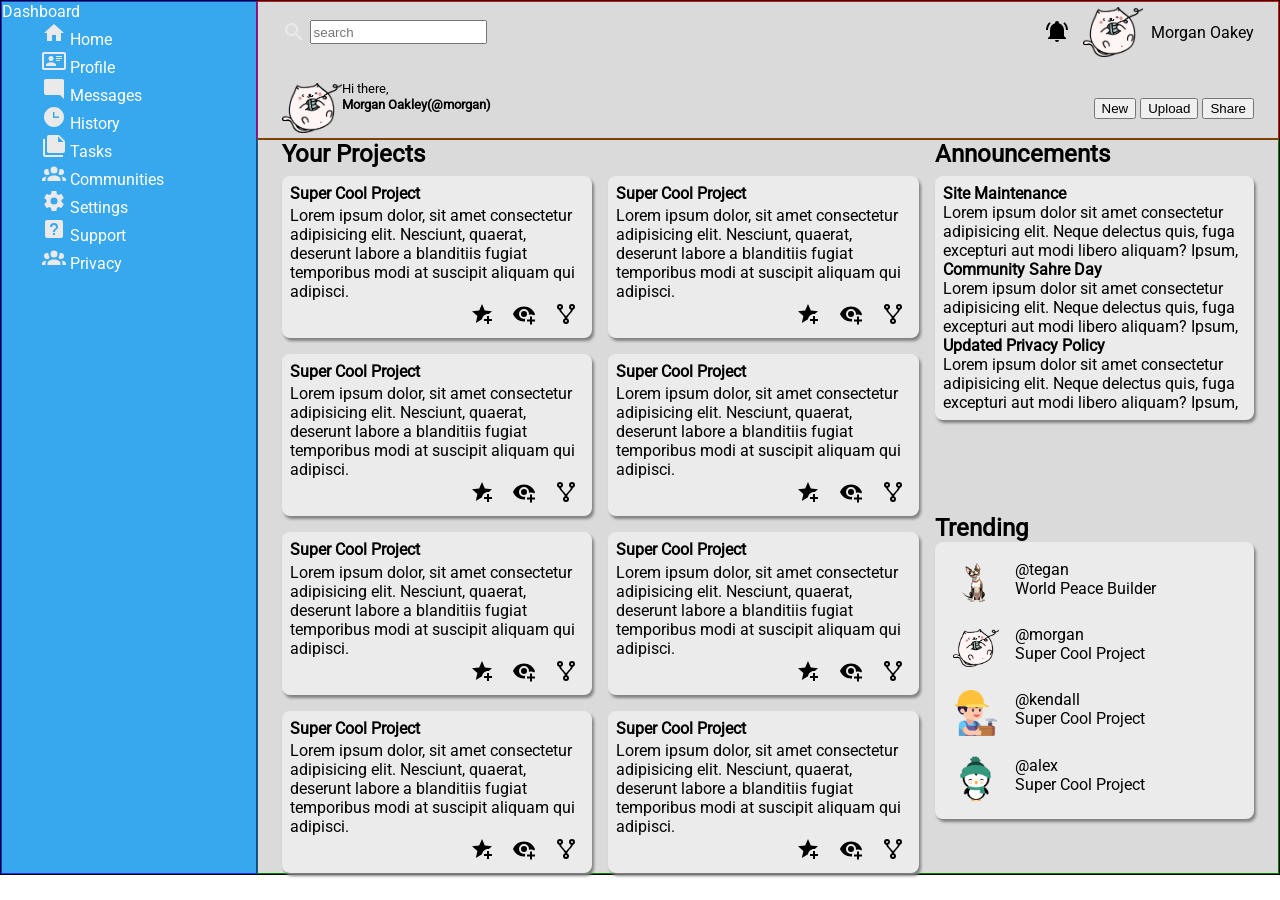
==== admin_dashboard/index.html @ f4d84dac "add basic layout" ====
<!DOCTYPE html>
<html lang="en">

<head>
    <meta charset="utf-8">
    <meta name="viewport" content="width=device-width, initial-scale=1.0">
    <title>Admin Dashboard</title>
    <link rel="stylesheet" href="style.css">
</head>

<body>
    <div class="container">
        <header class="dashboard-header">
            <!-- top utility bar -->
            <div class="header-top">
                <form class="dashboard-search" role="search">
                    <i class="icon icon-magnifyglass"></i>
                    <label for="site-search" class="visually-hidden">Search Dashboard</label>
                    <input type="search" id="site-search" name="q" placeholder="search" class="dashboard-seaerch_input">
                </form>

                <div class="bell-area">
                    <button type="button" class="icon-bell-btn"><i class="icon icon-bell"></i></button>
                    <img src="assets/img/limoncitosketching-cat-4475583.png" class="avatar-cat avatar-cat-top"
                        alt="avatar-cat-knitting">
                    <span class="bell-area-name">Morgan Oakey</span>
                </div>
            </div>

            <div class="header-bottom">
                <div class="intro-box">
                    <img src="assets/img/limoncitosketching-cat-4475583.png" class="avatar-cat avatar-cat-intro"
                        alt="avatar-cat-knitting">
                    <div class="intro-text">
                        <small>Hi there,</small>
                        <h1>Morgan Oakley(@morgan)</h1>
                    </div>
                </div>

                <div class="buttons header-action">
                    <button>New</button>
                    <button>Upload</button>
                    <button>Share</button>
                </div>
            </div>
        </header>

        <main>
            <div class="projects">
                <h2 class="section-title">Your Projects</h2>
                <div class="card-container">
                    <div class="card project-card">
                        <!-- <div class="project-card_accent-bar"></div> -->
                        <div class="project-card-text_container">
                            <h3 class="project-card-title">Super Cool Project</h3>
                            <p class="project-card-description">
                                Lorem ipsum dolor, sit amet consectetur adipisicing elit. Nesciunt, quaerat, deserunt
                                labore a blanditiis fugiat temporibus modi at suscipit aliquam qui adipisci.
                            </p>
                        </div>

                        <div class="project-card_action">
                            <button type="button"><i class="icon icon-star"></i></button>
                            <button type="button"><i class="icon icon-eye"></i></button>
                            <button type="button"><i class="icon icon-fork"></i></button>
                        </div>
                    </div>

                    <div class="card project-card">
                        <!-- <div class="project-card_accent-bar"></div> -->
                        <div class="project-card-text_container">
                            <h3 class="project-card-title">Super Cool Project</h3>
                            <p class="project-card-description">
                                Lorem ipsum dolor, sit amet consectetur adipisicing elit. Nesciunt, quaerat, deserunt
                                labore a blanditiis fugiat temporibus modi at suscipit aliquam qui adipisci.
                            </p>
                        </div>

                        <div class="project-card_action">
                            <button type="button"><i class="icon icon-star"></i></button>
                            <button type="button"><i class="icon icon-eye"></i></button>
                            <button type="button"><i class="icon icon-fork"></i></button>
                        </div>
                    </div>

                    <div class="card project-card">
                        <!-- <div class="project-card_accent-bar"></div> -->
                        <div class="project-card-text_container">
                            <h3 class="project-card-title">Super Cool Project</h3>
                            <p class="project-card-description">
                                Lorem ipsum dolor, sit amet consectetur adipisicing elit. Nesciunt, quaerat, deserunt
                                labore a blanditiis fugiat temporibus modi at suscipit aliquam qui adipisci.
                            </p>
                        </div>

                        <div class="project-card_action">
                            <button type="button"><i class="icon icon-star"></i></button>
                            <button type="button"><i class="icon icon-eye"></i></button>
                            <button type="button"><i class="icon icon-fork"></i></button>
                        </div>
                    </div>

                    <div class="card project-card">
                        <!-- <div class="project-card_accent-bar"></div> -->
                        <div class="project-card-text_container">
                            <h3 class="project-card-title">Super Cool Project</h3>
                            <p class="project-card-description">
                                Lorem ipsum dolor, sit amet consectetur adipisicing elit. Nesciunt, quaerat, deserunt
                                labore a blanditiis fugiat temporibus modi at suscipit aliquam qui adipisci.
                            </p>
                        </div>

                        <div class="project-card_action">
                            <button type="button"><i class="icon icon-star"></i></button>
                            <button type="button"><i class="icon icon-eye"></i></button>
                            <button type="button"><i class="icon icon-fork"></i></button>
                        </div>
                    </div>

                    <div class="card project-card">
                        <!-- <div class="project-card_accent-bar"></div> -->
                        <div class="project-card-text_container">
                            <h3 class="project-card-title">Super Cool Project</h3>
                            <p class="project-card-description">
                                Lorem ipsum dolor, sit amet consectetur adipisicing elit. Nesciunt, quaerat, deserunt
                                labore a blanditiis fugiat temporibus modi at suscipit aliquam qui adipisci.
                            </p>
                        </div>

                        <div class="project-card_action">
                            <button type="button"><i class="icon icon-star"></i></button>
                            <button type="button"><i class="icon icon-eye"></i></button>
                            <button type="button"><i class="icon icon-fork"></i></button>
                        </div>
                    </div>

                    <div class="card project-card">
                        <!-- <div class="project-card_accent-bar"></div> -->
                        <div class="project-card-text_container">
                            <h3 class="project-card-title">Super Cool Project</h3>
                            <p class="project-card-description">
                                Lorem ipsum dolor, sit amet consectetur adipisicing elit. Nesciunt, quaerat, deserunt
                                labore a blanditiis fugiat temporibus modi at suscipit aliquam qui adipisci.
                            </p>
                        </div>

                        <div class="project-card_action">
                            <button type="button"><i class="icon icon-star"></i></button>
                            <button type="button"><i class="icon icon-eye"></i></button>
                            <button type="button"><i class="icon icon-fork"></i></button>
                        </div>
                    </div>

                    <div class="card project-card">
                        <!-- <div class="project-card_accent-bar"></div> -->
                        <div class="project-card-text_container">
                            <h3 class="project-card-title">Super Cool Project</h3>
                            <p class="project-card-description">
                                Lorem ipsum dolor, sit amet consectetur adipisicing elit. Nesciunt, quaerat, deserunt
                                labore a blanditiis fugiat temporibus modi at suscipit aliquam qui adipisci.
                            </p>
                        </div>

                        <div class="project-card_action">
                            <button type="button"><i class="icon icon-star"></i></button>
                            <button type="button"><i class="icon icon-eye"></i></button>
                            <button type="button"><i class="icon icon-fork"></i></button>
                        </div>
                    </div>

                    <div class="card project-card">
                        <!-- <div class="project-card_accent-bar"></div> -->
                        <div class="project-card-text_container">
                            <h3 class="project-card-title">Super Cool Project</h3>
                            <p class="project-card-description">
                                Lorem ipsum dolor, sit amet consectetur adipisicing elit. Nesciunt, quaerat, deserunt
                                labore a blanditiis fugiat temporibus modi at suscipit aliquam qui adipisci.
                            </p>
                        </div>

                        <div class="project-card_action">
                            <button type="button"><i class="icon icon-star"></i></button>
                            <button type="button"><i class="icon icon-eye"></i></button>
                            <button type="button"><i class="icon icon-fork"></i></button>
                        </div>
                    </div>

                </div>
            </div>

            <div class="announcements">
                <h2>Announcements</h2>
                <div class="announcements-card">
                    <div class="card-title">
                        <h4 class="announcements-title">Site Maintenance</h4>
                        <p class="description">Lorem ipsum dolor sit amet consectetur adipisicing elit. Neque delectus
                            quis, fuga excepturi aut modi libero aliquam? Ipsum,</p>
                    </div>
                    <div class="card-title">
                        <h4 class="announcements-title">Community Sahre Day</h4>
                        <p class="description">Lorem ipsum dolor sit amet consectetur adipisicing elit. Neque delectus
                            quis, fuga excepturi aut modi libero aliquam? Ipsum,</p>
                    </div>
                    <div class="card-title">
                        <h4 class="announcements-title">Updated Privacy Policy</h4>
                        <p class="description">Lorem ipsum dolor sit amet consectetur adipisicing elit. Neque delectus
                            quis, fuga excepturi aut modi libero aliquam? Ipsum,</p>
                    </div>
                </div>

            </div>
            <div class="trending">
                <h2>Trending</h2>
                <div class="trending-container">
                    <div class="trending-name-container">
                        <img class="avatar avatar-dog" src="assets/img/chetouui-dog-8602163_640.png">
                        <div class="inner-name">
                            <p class="name">@tegan</p>
                            <p class="name-description">World Peace Builder</p>
                        </div>
                    </div>
                    <div class="trending-name-container">
                        <img class="avatar avatar-cat" src="assets/img/limoncitosketching-cat-4475583.png">
                        <div class="inner-name">
                            <p class="name">@morgan</p>
                            <p class="name-description">Super Cool Project</p>
                        </div>
                    </div>
                    <div class="trending-name-container">
                        <img class="avatar avatar-man" src="assets/img/franz26-handyman-9294506_1920.png">
                        <div class="inner-name">
                            <p class="name">@kendall</p>
                            <p class="name-description">Super Cool Project</p>
                        </div>
                    </div>
                    <div class="trending-name-container">
                        <img class="avatar avatar-penguin" src="assets/img/neas_artwork-penguin-5487301_1920.png">
                        <div class="inner-name">
                            <p class="name">@alex</p>
                            <p class="name-description">Super Cool Project</p>
                        </div>
                    </div>
                </div>
            </div>
        </main>

        <aside>
            <div class="dashboard"><span class="logo"></span>Dashboard</div>
            <div>
                <ul class="nav-list">
                    <li>
                        <i class="icon icon-home"></i>
                        <span class="label">Home</span>
                    </li>
                    <li>
                        <i class="icon icon-profile"></i>
                        <span class="label">Profile</span>
                    </li>
                    <li>
                        <i class="icon icon-messages"></i>
                        <span class="label">Messages</span>
                    </li>
                    <li>
                        <i class="icon icon-history"></i>
                        <span class="label">History</span>
                    </li>
                    <li>
                        <i class="icon icon-tasks"></i>
                        <span class="label">Tasks</span>
                    </li>
                    <li>
                        <i class="icon icon-communities"></i>
                        <span class="label">Communities</span>
                    </li>

                </ul>
            </div>
            <div>
                <ul class="nav-list-2">
                    <li>
                        <i class="icon icon-settings"></i>
                        <span class="label">Settings</span>
                    </li>
                    <li>
                        <i class="icon icon-support"></i>
                        <span class="label">Support</span>
                    </li>
                    <li>
                        <i class="icon icon-privacy"></i>
                        <span class="label">Privacy</span>
                    </li>
                </ul>
            </div>
        </aside>
    </div>
    <div class="nav">
        <div class="navbar1"></div>
        <div class="navbar2"></div>
        <div class="navbar3"></div>
        <div class="navbar4"></div>
    </div>

    <script src="app.js"></script>
</body>

</html>
---- admin_dashboard/style.css ----
*{
    margin: 0;
    box-sizing: border-box;
}

:root {
    --container-padding: 1.5rem;
}

@font-face {
    font-family: 'my-font';
    src: url('assets/fonts/roboto-v51-latin-regular.woff2');
    font-weight: 400;
    font-style: normal;
    font-display: swap;
}
.container {
    display: grid;
    grid-template-columns: 1fr 4fr;
    grid-template-columns: 1fr 4fr;
    border: 1px solid black;
    font-family: 'my-font';
    background-color: rgb(218, 218, 218);
}


aside {
    grid-column: 1 / 2;
    grid-row: 1 / 3;
    border: 1px solid rgb(31, 42, 248);
    background-color: rgb(56, 168, 238);
    color: white;
}

header {
    grid-column: 2 / 3;
    border:  1px solid red;
    padding-right: var(--container-padding);
    padding-left: var(--container-padding);
}

main {
    grid-column: 2 / 3;
    grid-row: 2 / 3;
    border: 1px solid green;
    padding-left: var(--container-padding);
    padding-right: var(--container-padding);
}

.nav-list, .nav-list-2 {
    list-style: none;
}


/* ------- icons ------------ */
.icon{
    display: inline-block;
    width: 24px;
    height: 24px;
    background-color: rgb(234, 234, 234);
}

.icon-home{
    mask: url(assets/icons/home.svg);
}
.icon-profile {
    mask: url(assets/icons/card-account-details-outline.svg);
}

.icon-messages {
    mask: url(assets/icons/message-reply.svg);
}

.icon-history {
    mask: url(assets/icons/clock-time-three.svg);
}


.icon-tasks {
    mask: url(assets/icons/note-multiple.svg);
}

.icon-communities {
    mask: url(assets/icons/account-group.svg);
}

.icon-settings {
    mask: url(assets/icons/cog.svg);
}

.icon-support {
    mask: url(assets/icons/help-box.svg)
}

.icon-privacy {
    mask: url(assets/icons/account-group.svg);
}

.icon-magnifyglass {
    mask: url(assets/icons/magnify.svg)
}

.icon-bell {
    mask: url(assets/icons/bell-ring.svg);
    background-color: black;
}

.project-card_action button{
    background: none;
    border: none;
    cursor: pointer;
}
.icon-star {
    mask: url(assets/icons/star-plus.svg);
    background-color: black;
}

.icon-eye {
    mask: url(assets/icons/eye-plus.svg);
    background-color: black;
}

.icon-fork {
    mask: url(assets/icons/source-fork.svg);
    background-color: black;
}


/* ------- icons over ------------ */


/* ------- stickers / avatar------------ */

.avatar-cat-top {
    display: inline-block;
    height: 60px;
    width: 60px;
    object-fit: contain;
}

.trending-name-container img{
    width: 46px;
    height: 46px;
    object-fit: contain;   
}

.avatar-cat-intro {
    height: 60px;
    width: 60px;
    object-fit: contain;
}

/* -------------- stickers over --------------- */


/* ---------- Header -------------- */

.dashboard-header {
    display: grid;
    grid-template-rows: repeat(auto,1fr);
    gap: 1rem;
}

.header-top {
    display: flex;
    align-items: center;
}

.dashboard-search {
    display: flex;
    gap: 4px;
}

.visually-hidden {
    display: none;
}

.bell-area {
    display: flex;
    margin-left: auto;
    align-items: center;
    gap: 8px;
}

.icon-bell-btn {
    background: none;
    border: none;
    cursor: pointer;
}

.header-bottom {
    align-items: center;
}

/* ---------- header bottom --------- */

.header-bottom {
    display: flex;
    justify-content: space-between;
}

.intro-box {
    display: flex;
}

.intro-text h1{
    font-size: small;
}

/* ------ Your porjects section -------- */

main {
    display: grid;
    grid-template-columns: 2fr 1fr;
    grid-template-rows: 1fr 1fr;
    gap: 1rem;
}

.projects {
    grid-column: 1 / 2;
    grid-row: span 2;
    display: flex;
    flex-direction: column;
    gap: 0.5rem;

}

.anouncements {
    grid-column: 2/3;

}

.trending {
    grid-column: 2/3;
}

.card-container {
    display: grid;
    grid-template-columns: 1fr 1fr;
    gap: 1rem
}

.project-card {
    display: flex;
    /* border: 1px solid salmon; */
    flex-direction: column;
        .project-card-text_container{
            display: flex;
            flex-direction: column;
            gap:0.2rem
        }
        h3{
            font-size: 1rem;
        }
}

.project-card_action {
    display: flex;
    justify-content: flex-end;
    gap: 0.4rem
}

/* -------- Announcements ----------- */

.announcements {
    display: flex;
    flex-direction: column;
    gap: 0.5rem;
}



/* ----- trending -------- */

.trending-name-container {
    display: flex;
    gap: 1rem;
    padding: 0.6rem;
}
.inner-name{
    display: flex;
    flex-direction: column;
}


.trending-container, .announcements-card, .project-card {
    /* border: 1px solid grey; */
    background-color: rgb(235, 235, 235);
    border-radius: 0.5rem;
    box-shadow: 2px 3px 3px grey;
    padding: 0.5rem;
}
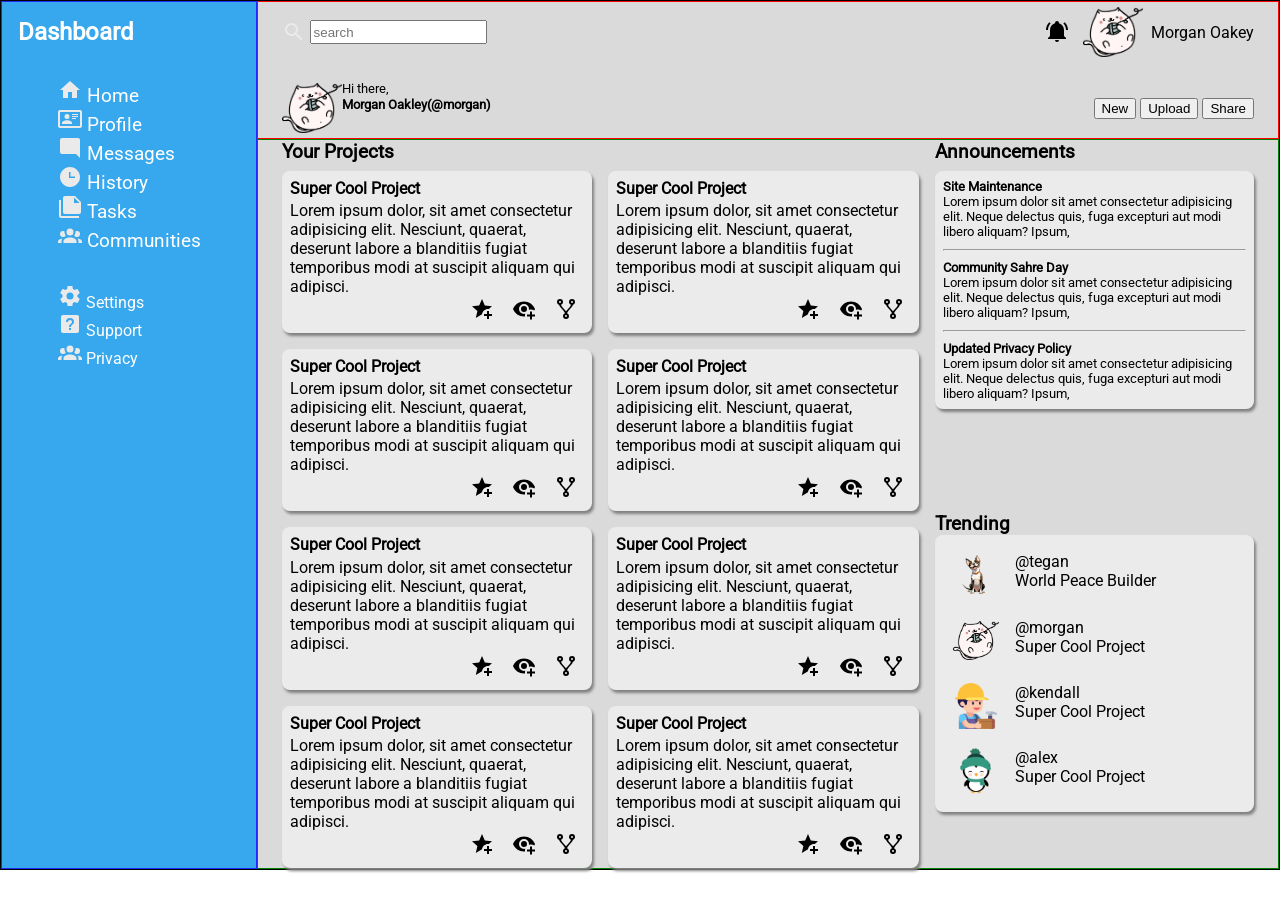
==== commit c4f38649: "wip dashboard aside" ====
--- a/admin_dashboard/index.html
+++ b/admin_dashboard/index.html
@@ -196,11 +196,13 @@
                         <p class="description">Lorem ipsum dolor sit amet consectetur adipisicing elit. Neque delectus
                             quis, fuga excepturi aut modi libero aliquam? Ipsum,</p>
                     </div>
+                    <hr class="announcements-line-break">
                     <div class="card-title">
                         <h4 class="announcements-title">Community Sahre Day</h4>
                         <p class="description">Lorem ipsum dolor sit amet consectetur adipisicing elit. Neque delectus
                             quis, fuga excepturi aut modi libero aliquam? Ipsum,</p>
                     </div>
+                    <hr class="announcements-line-break">
                     <div class="card-title">
                         <h4 class="announcements-title">Updated Privacy Policy</h4>
                         <p class="description">Lorem ipsum dolor sit amet consectetur adipisicing elit. Neque delectus
@@ -245,8 +247,11 @@
         </main>
 
         <aside>
-            <div class="dashboard"><span class="logo"></span>Dashboard</div>
-            <div>
+            <div class="dashboard-title">
+                <span class="logo"></span>
+                <h2>Dashboard</h2>
+            </div>
+            <div class="dashboard-list-containers">
                 <ul class="nav-list">
                     <li>
                         <i class="icon icon-home"></i>
@@ -275,7 +280,7 @@
 
                 </ul>
             </div>
-            <div>
+            <div class="list-">
                 <ul class="nav-list-2">
                     <li>
                         <i class="icon icon-settings"></i>
--- a/admin_dashboard/style.css
+++ b/admin_dashboard/style.css
@@ -5,6 +5,7 @@
 
 :root {
     --container-padding: 1.5rem;
+    --container-title-size: 1.2rem;
 }
 
 @font-face {
@@ -216,13 +217,15 @@
     gap: 1rem;
 }
 
+.projects h2, .announcements h2,.trending h2 {
+    font-size: var(--container-title-size);
+}
 .projects {
     grid-column: 1 / 2;
     grid-row: span 2;
     display: flex;
     flex-direction: column;
     gap: 0.5rem;
-
 }
 
 .anouncements {
@@ -266,6 +269,13 @@
     display: flex;
     flex-direction: column;
     gap: 0.5rem;
+    font-size: small;
+}
+
+.announcements-card {
+    display: flex;
+    flex-direction: column;
+    gap: 0.6rem;
 }
 
 
@@ -289,4 +299,16 @@
     border-radius: 0.5rem;
     box-shadow: 2px 3px 3px grey;
     padding: 0.5rem;
-}+}
+
+/* ----- Aside ------- */
+aside {
+    display: flex;
+    flex-direction: column;
+    gap: 2rem;
+    padding: 1rem;
+}
+
+.nav-list {
+    font-size: var(--container-title-size);
+}
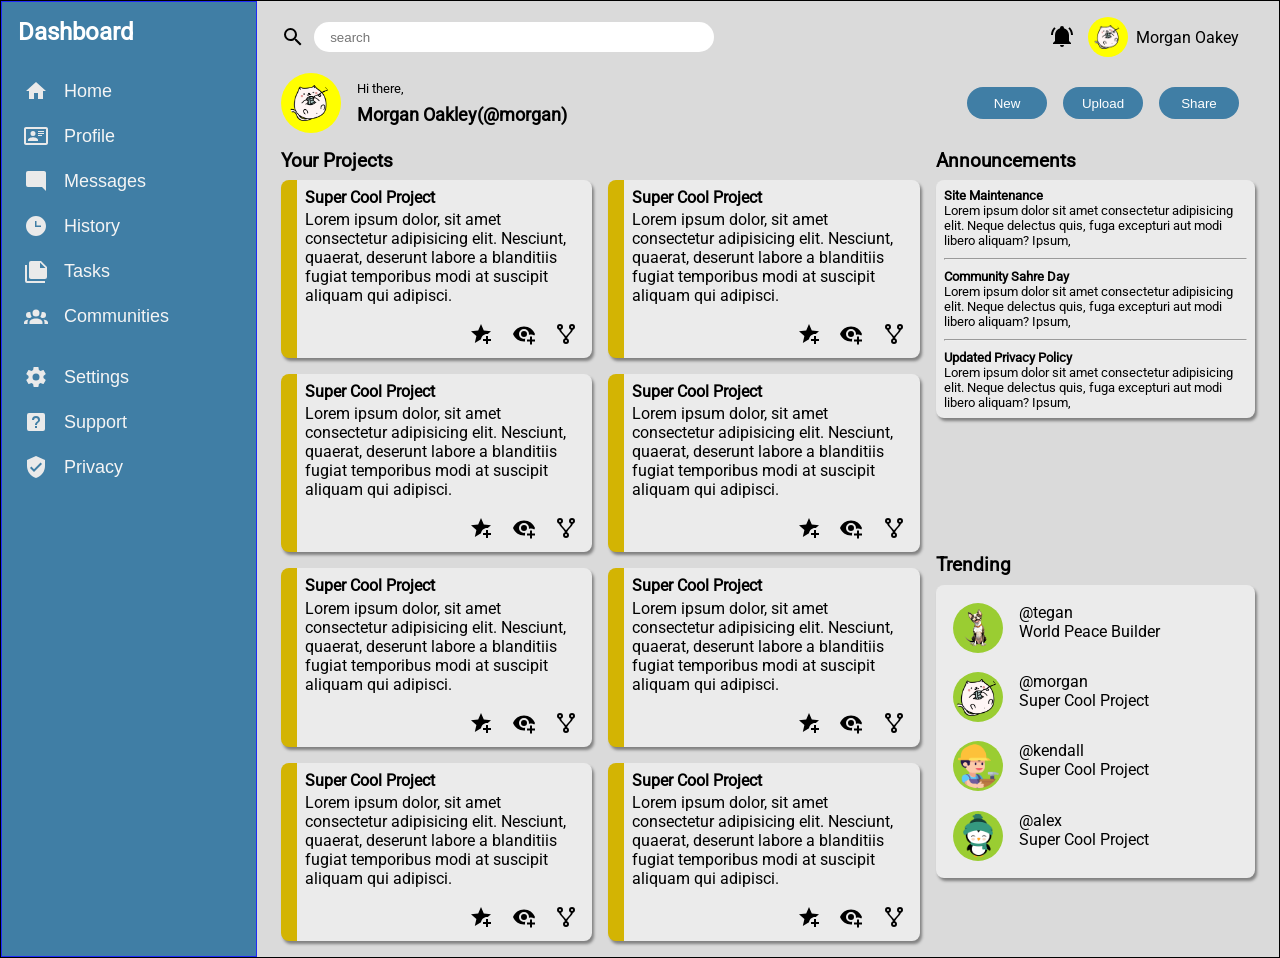
==== commit 71e1c2dd: "complete project" ====
--- a/admin_dashboard/index.html
+++ b/admin_dashboard/index.html
@@ -16,7 +16,7 @@
                 <form class="dashboard-search" role="search">
                     <i class="icon icon-magnifyglass"></i>
                     <label for="site-search" class="visually-hidden">Search Dashboard</label>
-                    <input type="search" id="site-search" name="q" placeholder="search" class="dashboard-seaerch_input">
+                    <input type="search" id="site-search" name="q" placeholder="search" class="dashboard-search_input">
                 </form>
 
                 <div class="bell-area">
@@ -38,9 +38,9 @@
                 </div>
 
                 <div class="buttons header-action">
-                    <button>New</button>
-                    <button>Upload</button>
-                    <button>Share</button>
+                    <button type="button" class="btn-new">New</button>
+                    <button type="button" class="btn-upload">Upload</button>
+                    <button type="button" class="btn-share">Share</button>
                 </div>
             </div>
         </header>
@@ -58,126 +58,118 @@
                                 labore a blanditiis fugiat temporibus modi at suscipit aliquam qui adipisci.
                             </p>
                         </div>
-
-                        <div class="project-card_action">
-                            <button type="button"><i class="icon icon-star"></i></button>
-                            <button type="button"><i class="icon icon-eye"></i></button>
-                            <button type="button"><i class="icon icon-fork"></i></button>
-                        </div>
-                    </div>
-
-                    <div class="card project-card">
-                        <!-- <div class="project-card_accent-bar"></div> -->
-                        <div class="project-card-text_container">
-                            <h3 class="project-card-title">Super Cool Project</h3>
-                            <p class="project-card-description">
-                                Lorem ipsum dolor, sit amet consectetur adipisicing elit. Nesciunt, quaerat, deserunt
-                                labore a blanditiis fugiat temporibus modi at suscipit aliquam qui adipisci.
-                            </p>
-                        </div>
-
-                        <div class="project-card_action">
-                            <button type="button"><i class="icon icon-star"></i></button>
-                            <button type="button"><i class="icon icon-eye"></i></button>
-                            <button type="button"><i class="icon icon-fork"></i></button>
-                        </div>
-                    </div>
-
-                    <div class="card project-card">
-                        <!-- <div class="project-card_accent-bar"></div> -->
-                        <div class="project-card-text_container">
-                            <h3 class="project-card-title">Super Cool Project</h3>
-                            <p class="project-card-description">
-                                Lorem ipsum dolor, sit amet consectetur adipisicing elit. Nesciunt, quaerat, deserunt
-                                labore a blanditiis fugiat temporibus modi at suscipit aliquam qui adipisci.
-                            </p>
-                        </div>
-
-                        <div class="project-card_action">
-                            <button type="button"><i class="icon icon-star"></i></button>
-                            <button type="button"><i class="icon icon-eye"></i></button>
-                            <button type="button"><i class="icon icon-fork"></i></button>
-                        </div>
-                    </div>
-
-                    <div class="card project-card">
-                        <!-- <div class="project-card_accent-bar"></div> -->
-                        <div class="project-card-text_container">
-                            <h3 class="project-card-title">Super Cool Project</h3>
-                            <p class="project-card-description">
-                                Lorem ipsum dolor, sit amet consectetur adipisicing elit. Nesciunt, quaerat, deserunt
-                                labore a blanditiis fugiat temporibus modi at suscipit aliquam qui adipisci.
-                            </p>
-                        </div>
-
-                        <div class="project-card_action">
-                            <button type="button"><i class="icon icon-star"></i></button>
-                            <button type="button"><i class="icon icon-eye"></i></button>
-                            <button type="button"><i class="icon icon-fork"></i></button>
-                        </div>
-                    </div>
-
-                    <div class="card project-card">
-                        <!-- <div class="project-card_accent-bar"></div> -->
-                        <div class="project-card-text_container">
-                            <h3 class="project-card-title">Super Cool Project</h3>
-                            <p class="project-card-description">
-                                Lorem ipsum dolor, sit amet consectetur adipisicing elit. Nesciunt, quaerat, deserunt
-                                labore a blanditiis fugiat temporibus modi at suscipit aliquam qui adipisci.
-                            </p>
-                        </div>
-
-                        <div class="project-card_action">
-                            <button type="button"><i class="icon icon-star"></i></button>
-                            <button type="button"><i class="icon icon-eye"></i></button>
-                            <button type="button"><i class="icon icon-fork"></i></button>
-                        </div>
-                    </div>
-
-                    <div class="card project-card">
-                        <!-- <div class="project-card_accent-bar"></div> -->
-                        <div class="project-card-text_container">
-                            <h3 class="project-card-title">Super Cool Project</h3>
-                            <p class="project-card-description">
-                                Lorem ipsum dolor, sit amet consectetur adipisicing elit. Nesciunt, quaerat, deserunt
-                                labore a blanditiis fugiat temporibus modi at suscipit aliquam qui adipisci.
-                            </p>
-                        </div>
-
-                        <div class="project-card_action">
-                            <button type="button"><i class="icon icon-star"></i></button>
-                            <button type="button"><i class="icon icon-eye"></i></button>
-                            <button type="button"><i class="icon icon-fork"></i></button>
-                        </div>
-                    </div>
-
-                    <div class="card project-card">
-                        <!-- <div class="project-card_accent-bar"></div> -->
-                        <div class="project-card-text_container">
-                            <h3 class="project-card-title">Super Cool Project</h3>
-                            <p class="project-card-description">
-                                Lorem ipsum dolor, sit amet consectetur adipisicing elit. Nesciunt, quaerat, deserunt
-                                labore a blanditiis fugiat temporibus modi at suscipit aliquam qui adipisci.
-                            </p>
-                        </div>
-
-                        <div class="project-card_action">
-                            <button type="button"><i class="icon icon-star"></i></button>
-                            <button type="button"><i class="icon icon-eye"></i></button>
-                            <button type="button"><i class="icon icon-fork"></i></button>
-                        </div>
-                    </div>
-
-                    <div class="card project-card">
-                        <!-- <div class="project-card_accent-bar"></div> -->
-                        <div class="project-card-text_container">
-                            <h3 class="project-card-title">Super Cool Project</h3>
-                            <p class="project-card-description">
-                                Lorem ipsum dolor, sit amet consectetur adipisicing elit. Nesciunt, quaerat, deserunt
-                                labore a blanditiis fugiat temporibus modi at suscipit aliquam qui adipisci.
-                            </p>
-                        </div>
-
+                        <div class="project-card_action">
+                            <button type="button"><i class="icon icon-star"></i></button>
+                            <button type="button"><i class="icon icon-eye"></i></button>
+                            <button type="button"><i class="icon icon-fork"></i></button>
+                        </div>
+                    </div>
+
+                    <div class="card project-card">
+                        <!-- <div class="project-card_accent-bar"></div> -->
+                        <div class="project-card-text_container">
+                            <h3 class="project-card-title">Super Cool Project</h3>
+                            <p class="project-card-description">
+                                Lorem ipsum dolor, sit amet consectetur adipisicing elit. Nesciunt, quaerat, deserunt
+                                labore a blanditiis fugiat temporibus modi at suscipit aliquam qui adipisci.
+                            </p>
+                        </div>
+                        <div class="project-card_action">
+                            <button type="button"><i class="icon icon-star"></i></button>
+                            <button type="button"><i class="icon icon-eye"></i></button>
+                            <button type="button"><i class="icon icon-fork"></i></button>
+                        </div>
+                    </div>
+
+                    <div class="card project-card">
+                        <!-- <div class="project-card_accent-bar"></div> -->
+                        <div class="project-card-text_container">
+                            <h3 class="project-card-title">Super Cool Project</h3>
+                            <p class="project-card-description">
+                                Lorem ipsum dolor, sit amet consectetur adipisicing elit. Nesciunt, quaerat, deserunt
+                                labore a blanditiis fugiat temporibus modi at suscipit aliquam qui adipisci.
+                            </p>
+                        </div>
+                        <div class="project-card_action">
+                            <button type="button"><i class="icon icon-star"></i></button>
+                            <button type="button"><i class="icon icon-eye"></i></button>
+                            <button type="button"><i class="icon icon-fork"></i></button>
+                        </div>
+                    </div>
+
+                    <div class="card project-card">
+                        <!-- <div class="project-card_accent-bar"></div> -->
+                        <div class="project-card-text_container">
+                            <h3 class="project-card-title">Super Cool Project</h3>
+                            <p class="project-card-description">
+                                Lorem ipsum dolor, sit amet consectetur adipisicing elit. Nesciunt, quaerat, deserunt
+                                labore a blanditiis fugiat temporibus modi at suscipit aliquam qui adipisci.
+                            </p>
+                        </div>
+                        <div class="project-card_action">
+                            <button type="button"><i class="icon icon-star"></i></button>
+                            <button type="button"><i class="icon icon-eye"></i></button>
+                            <button type="button"><i class="icon icon-fork"></i></button>
+                        </div>
+                    </div>
+
+                    <div class="card project-card">
+                        <!-- <div class="project-card_accent-bar"></div> -->
+                        <div class="project-card-text_container">
+                            <h3 class="project-card-title">Super Cool Project</h3>
+                            <p class="project-card-description">
+                                Lorem ipsum dolor, sit amet consectetur adipisicing elit. Nesciunt, quaerat, deserunt
+                                labore a blanditiis fugiat temporibus modi at suscipit aliquam qui adipisci.
+                            </p>
+                        </div>
+                        <div class="project-card_action">
+                            <button type="button"><i class="icon icon-star"></i></button>
+                            <button type="button"><i class="icon icon-eye"></i></button>
+                            <button type="button"><i class="icon icon-fork"></i></button>
+                        </div>
+                    </div>
+
+                    <div class="card project-card">
+                        <!-- <div class="project-card_accent-bar"></div> -->
+                        <div class="project-card-text_container">
+                            <h3 class="project-card-title">Super Cool Project</h3>
+                            <p class="project-card-description">
+                                Lorem ipsum dolor, sit amet consectetur adipisicing elit. Nesciunt, quaerat, deserunt
+                                labore a blanditiis fugiat temporibus modi at suscipit aliquam qui adipisci.
+                            </p>
+                        </div>
+                        <div class="project-card_action">
+                            <button type="button"><i class="icon icon-star"></i></button>
+                            <button type="button"><i class="icon icon-eye"></i></button>
+                            <button type="button"><i class="icon icon-fork"></i></button>
+                        </div>
+                    </div>
+
+                    <div class="card project-card">
+                        <!-- <div class="project-card_accent-bar"></div> -->
+                        <div class="project-card-text_container">
+                            <h3 class="project-card-title">Super Cool Project</h3>
+                            <p class="project-card-description">
+                                Lorem ipsum dolor, sit amet consectetur adipisicing elit. Nesciunt, quaerat, deserunt
+                                labore a blanditiis fugiat temporibus modi at suscipit aliquam qui adipisci.
+                            </p>
+                        </div>
+                        <div class="project-card_action">
+                            <button type="button"><i class="icon icon-star"></i></button>
+                            <button type="button"><i class="icon icon-eye"></i></button>
+                            <button type="button"><i class="icon icon-fork"></i></button>
+                        </div>
+                    </div>
+
+                    <div class="card project-card">
+                        <!-- <div class="project-card_accent-bar"></div> -->
+                        <div class="project-card-text_container">
+                            <h3 class="project-card-title">Super Cool Project</h3>
+                            <p class="project-card-description">
+                                Lorem ipsum dolor, sit amet consectetur adipisicing elit. Nesciunt, quaerat, deserunt
+                                labore a blanditiis fugiat temporibus modi at suscipit aliquam qui adipisci.
+                            </p>
+                        </div>
                         <div class="project-card_action">
                             <button type="button"><i class="icon icon-star"></i></button>
                             <button type="button"><i class="icon icon-eye"></i></button>
@@ -251,59 +243,76 @@
                 <span class="logo"></span>
                 <h2>Dashboard</h2>
             </div>
-            <div class="dashboard-list-containers">
-                <ul class="nav-list">
-                    <li>
+
+            <ul class="nav-list">
+                <li>
+                    <button type="button">
                         <i class="icon icon-home"></i>
                         <span class="label">Home</span>
-                    </li>
-                    <li>
+                    </button>
+                </li>
+                <li>
+                    <button type="button">
                         <i class="icon icon-profile"></i>
                         <span class="label">Profile</span>
-                    </li>
-                    <li>
+                    </button>
+                </li>
+                <li>
+                    <button type="button">
                         <i class="icon icon-messages"></i>
                         <span class="label">Messages</span>
-                    </li>
-                    <li>
+                    </button>
+                </li>
+                <li>
+                    <button type="button">
                         <i class="icon icon-history"></i>
                         <span class="label">History</span>
-                    </li>
-                    <li>
+                    </button>
+                </li>
+                <li>
+                    <button type="button">
                         <i class="icon icon-tasks"></i>
                         <span class="label">Tasks</span>
-                    </li>
-                    <li>
+                    </button>
+                </li>
+                <li>
+                    <button type="button">
                         <i class="icon icon-communities"></i>
                         <span class="label">Communities</span>
-                    </li>
-
-                </ul>
-            </div>
-            <div class="list-">
-                <ul class="nav-list-2">
-                    <li>
+                    </button>
+                </li>
+            </ul>
+
+
+            <ul class="nav-list-2">
+                <li>
+                    <button type="button">
                         <i class="icon icon-settings"></i>
                         <span class="label">Settings</span>
-                    </li>
-                    <li>
+                    </button>
+                </li>
+                <li>
+                    <button type="button">
                         <i class="icon icon-support"></i>
                         <span class="label">Support</span>
-                    </li>
-                    <li>
+                    </button>
+                </li>
+                <li>
+                    <button type="button">
                         <i class="icon icon-privacy"></i>
                         <span class="label">Privacy</span>
-                    </li>
-                </ul>
-            </div>
+                    </button>
+                </li>
+            </ul>
+
         </aside>
     </div>
-    <div class="nav">
+    <!-- <div class="nav">
         <div class="navbar1"></div>
         <div class="navbar2"></div>
         <div class="navbar3"></div>
         <div class="navbar4"></div>
-    </div>
+    </div> -->
 
     <script src="app.js"></script>
 </body>
--- a/admin_dashboard/style.css
+++ b/admin_dashboard/style.css
@@ -20,8 +20,9 @@
     grid-template-columns: 1fr 4fr;
     grid-template-columns: 1fr 4fr;
     border: 1px solid black;
-    font-family: 'my-font';
+    font-family: 'my-font', sans-serif;
     background-color: rgb(218, 218, 218);
+    height: 100%;
 }
 
 
@@ -29,28 +30,49 @@
     grid-column: 1 / 2;
     grid-row: 1 / 3;
     border: 1px solid rgb(31, 42, 248);
-    background-color: rgb(56, 168, 238);
+    background-color: rgb(64, 126, 165);
     color: white;
 }
 
 header {
     grid-column: 2 / 3;
-    border:  1px solid red;
-    padding-right: var(--container-padding);
+    /* border:  1px solid red; */
+    padding-right: calc(var(--container-padding) + 16px);
     padding-left: var(--container-padding);
+    padding-top: 1rem;
+    padding-bottom: 1rem;
 }
 
 main {
     grid-column: 2 / 3;
     grid-row: 2 / 3;
-    border: 1px solid green;
+    /* border: 1px solid green; */
     padding-left: var(--container-padding);
     padding-right: var(--container-padding);
+    padding-bottom: 1rem;
 }
 
 .nav-list, .nav-list-2 {
+    display: flex;
+    flex-direction: column;
+    gap: 1rem;
+    justify-content: flex-start;
     list-style: none;
-}
+    padding: 0;
+
+    button {
+        display: inline-flex;
+        align-items:center;
+        justify-content: center;
+        gap: 1rem;
+        border: none;
+        background: none;
+        color: whitesmoke;
+        font-size: large;
+        cursor: pointer;
+    }
+}
+
 
 
 /* ------- icons ------------ */
@@ -94,11 +116,12 @@
 }
 
 .icon-privacy {
-    mask: url(assets/icons/account-group.svg);
+    mask: url(assets/icons/shield-check.svg);
 }
 
 .icon-magnifyglass {
-    mask: url(assets/icons/magnify.svg)
+    mask: url(assets/icons/magnify.svg);
+    background-color: black;
 }
 
 .icon-bell {
@@ -134,21 +157,30 @@
 
 .avatar-cat-top {
     display: inline-block;
-    height: 60px;
-    width: 60px;
+    height: 40px;
+    width: 40px;
+    border-radius: 50%;
+    padding:3%;
     object-fit: contain;
+    background-color: yellow;
 }
 
 .trending-name-container img{
-    width: 46px;
-    height: 46px;
+    width: 50px;
+    height: 50px;
+    border-radius: 50%;
+    background-color: yellowgreen;
+    padding: 1%;
     object-fit: contain;   
 }
 
 .avatar-cat-intro {
     height: 60px;
     width: 60px;
+    border-radius: 50%;
+    padding: 3%;
     object-fit: contain;
+    background-color: yellow;
 }
 
 /* -------------- stickers over --------------- */
@@ -169,7 +201,18 @@
 
 .dashboard-search {
     display: flex;
-    gap: 4px;
+    align-items: center;
+    gap: 0.6rem;
+}
+
+#site-search {
+    border-radius: 1rem;
+    border: none;
+    width: 400px;
+    min-width: 100px;
+    height: 30px;
+    padding-left: 1rem;
+    
 }
 
 .visually-hidden {
@@ -189,24 +232,50 @@
     cursor: pointer;
 }
 
+.header-action {
+    display: flex;
+    gap: 1rem
+}
+
+.header-action button{
+    background: none;
+    border:none;
+    padding:0;
+    inherits: false;
+
+    cursor: pointer;
+    border-radius: 1rem;
+    width: 5rem;
+    height: 2rem;
+    color: white;
+    font-weight: 500;
+    background-color: rgb(64, 126, 165);
+}
+
+/* ---------- header bottom --------- */
+
+
 .header-bottom {
     align-items: center;
-}
-
-/* ---------- header bottom --------- */
-
-.header-bottom {
     display: flex;
     justify-content: space-between;
 }
 
 .intro-box {
     display: flex;
-}
-
-.intro-text h1{
-    font-size: small;
-}
+    gap: 1rem;
+    align-items: center;
+}
+
+.intro-text {
+    display: flex;
+    flex-direction: column;
+    gap: 0.5rem;
+        h1{
+            font-size:large;
+        }
+}
+
 
 /* ------ Your porjects section -------- */
 
@@ -246,6 +315,8 @@
 .project-card {
     display: flex;
     /* border: 1px solid salmon; */
+    border-left: solid rgb(211, 180, 3) 1rem;
+    gap: 1rem;
     flex-direction: column;
         .project-card-text_container{
             display: flex;
@@ -282,6 +353,10 @@
 
 /* ----- trending -------- */
 
+.trending h2{
+    margin-bottom: 0.6rem;
+}
+
 .trending-name-container {
     display: flex;
     gap: 1rem;
@@ -309,6 +384,3 @@
     padding: 1rem;
 }
 
-.nav-list {
-    font-size: var(--container-title-size);
-}
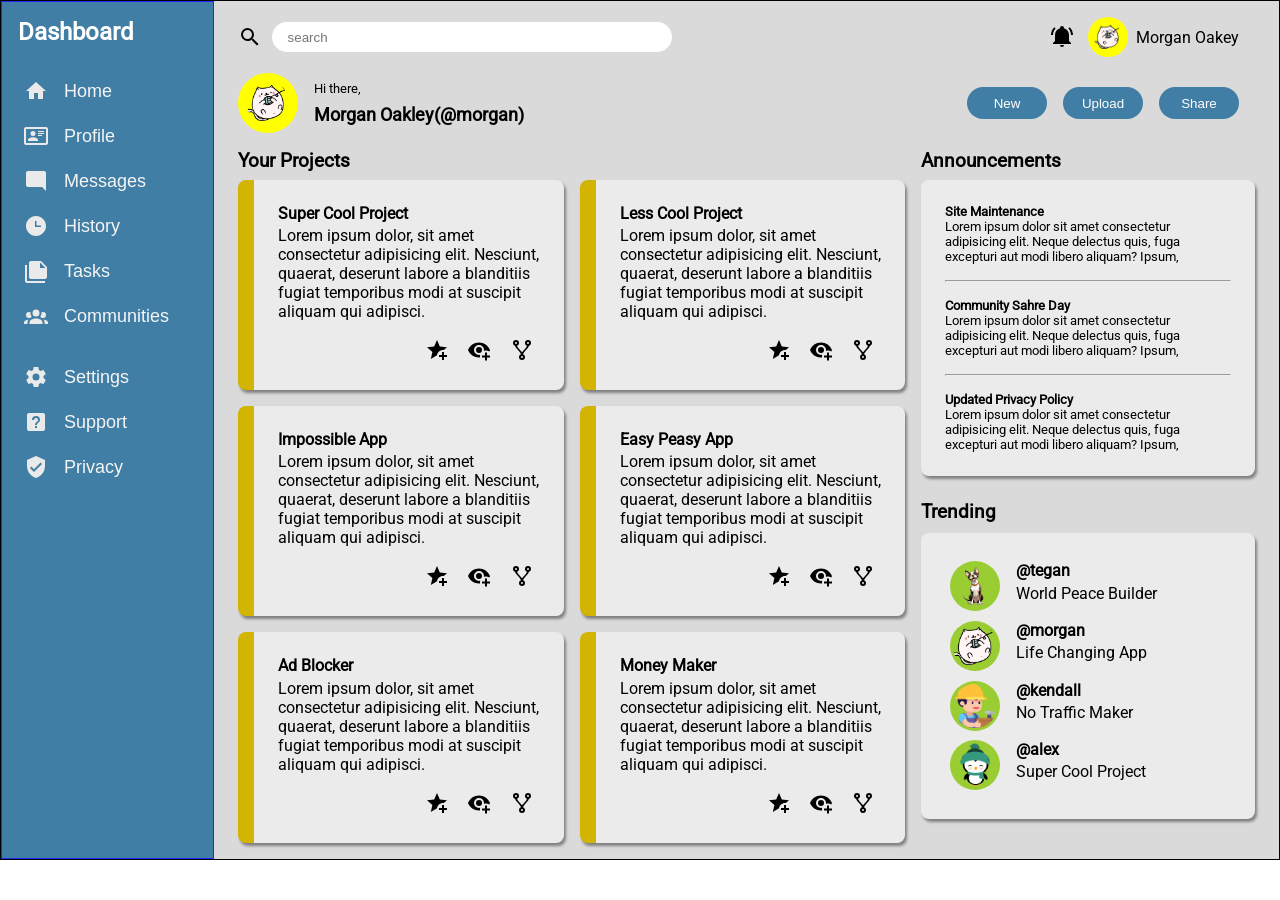
==== commit 274551b1: "modified complete" ====
--- a/admin_dashboard/index.html
+++ b/admin_dashboard/index.html
@@ -68,170 +68,139 @@
                     <div class="card project-card">
                         <!-- <div class="project-card_accent-bar"></div> -->
                         <div class="project-card-text_container">
-                            <h3 class="project-card-title">Super Cool Project</h3>
-                            <p class="project-card-description">
-                                Lorem ipsum dolor, sit amet consectetur adipisicing elit. Nesciunt, quaerat, deserunt
-                                labore a blanditiis fugiat temporibus modi at suscipit aliquam qui adipisci.
-                            </p>
-                        </div>
-                        <div class="project-card_action">
-                            <button type="button"><i class="icon icon-star"></i></button>
-                            <button type="button"><i class="icon icon-eye"></i></button>
-                            <button type="button"><i class="icon icon-fork"></i></button>
-                        </div>
-                    </div>
-
-                    <div class="card project-card">
-                        <!-- <div class="project-card_accent-bar"></div> -->
-                        <div class="project-card-text_container">
-                            <h3 class="project-card-title">Super Cool Project</h3>
-                            <p class="project-card-description">
-                                Lorem ipsum dolor, sit amet consectetur adipisicing elit. Nesciunt, quaerat, deserunt
-                                labore a blanditiis fugiat temporibus modi at suscipit aliquam qui adipisci.
-                            </p>
-                        </div>
-                        <div class="project-card_action">
-                            <button type="button"><i class="icon icon-star"></i></button>
-                            <button type="button"><i class="icon icon-eye"></i></button>
-                            <button type="button"><i class="icon icon-fork"></i></button>
-                        </div>
-                    </div>
-
-                    <div class="card project-card">
-                        <!-- <div class="project-card_accent-bar"></div> -->
-                        <div class="project-card-text_container">
-                            <h3 class="project-card-title">Super Cool Project</h3>
-                            <p class="project-card-description">
-                                Lorem ipsum dolor, sit amet consectetur adipisicing elit. Nesciunt, quaerat, deserunt
-                                labore a blanditiis fugiat temporibus modi at suscipit aliquam qui adipisci.
-                            </p>
-                        </div>
-                        <div class="project-card_action">
-                            <button type="button"><i class="icon icon-star"></i></button>
-                            <button type="button"><i class="icon icon-eye"></i></button>
-                            <button type="button"><i class="icon icon-fork"></i></button>
-                        </div>
-                    </div>
-
-                    <div class="card project-card">
-                        <!-- <div class="project-card_accent-bar"></div> -->
-                        <div class="project-card-text_container">
-                            <h3 class="project-card-title">Super Cool Project</h3>
-                            <p class="project-card-description">
-                                Lorem ipsum dolor, sit amet consectetur adipisicing elit. Nesciunt, quaerat, deserunt
-                                labore a blanditiis fugiat temporibus modi at suscipit aliquam qui adipisci.
-                            </p>
-                        </div>
-                        <div class="project-card_action">
-                            <button type="button"><i class="icon icon-star"></i></button>
-                            <button type="button"><i class="icon icon-eye"></i></button>
-                            <button type="button"><i class="icon icon-fork"></i></button>
-                        </div>
-                    </div>
-
-                    <div class="card project-card">
-                        <!-- <div class="project-card_accent-bar"></div> -->
-                        <div class="project-card-text_container">
-                            <h3 class="project-card-title">Super Cool Project</h3>
-                            <p class="project-card-description">
-                                Lorem ipsum dolor, sit amet consectetur adipisicing elit. Nesciunt, quaerat, deserunt
-                                labore a blanditiis fugiat temporibus modi at suscipit aliquam qui adipisci.
-                            </p>
-                        </div>
-                        <div class="project-card_action">
-                            <button type="button"><i class="icon icon-star"></i></button>
-                            <button type="button"><i class="icon icon-eye"></i></button>
-                            <button type="button"><i class="icon icon-fork"></i></button>
-                        </div>
-                    </div>
-
-                    <div class="card project-card">
-                        <!-- <div class="project-card_accent-bar"></div> -->
-                        <div class="project-card-text_container">
-                            <h3 class="project-card-title">Super Cool Project</h3>
-                            <p class="project-card-description">
-                                Lorem ipsum dolor, sit amet consectetur adipisicing elit. Nesciunt, quaerat, deserunt
-                                labore a blanditiis fugiat temporibus modi at suscipit aliquam qui adipisci.
-                            </p>
-                        </div>
-                        <div class="project-card_action">
-                            <button type="button"><i class="icon icon-star"></i></button>
-                            <button type="button"><i class="icon icon-eye"></i></button>
-                            <button type="button"><i class="icon icon-fork"></i></button>
-                        </div>
-                    </div>
-
-                    <div class="card project-card">
-                        <!-- <div class="project-card_accent-bar"></div> -->
-                        <div class="project-card-text_container">
-                            <h3 class="project-card-title">Super Cool Project</h3>
-                            <p class="project-card-description">
-                                Lorem ipsum dolor, sit amet consectetur adipisicing elit. Nesciunt, quaerat, deserunt
-                                labore a blanditiis fugiat temporibus modi at suscipit aliquam qui adipisci.
-                            </p>
-                        </div>
-                        <div class="project-card_action">
-                            <button type="button"><i class="icon icon-star"></i></button>
-                            <button type="button"><i class="icon icon-eye"></i></button>
-                            <button type="button"><i class="icon icon-fork"></i></button>
-                        </div>
-                    </div>
-
-                </div>
-            </div>
-
-            <div class="announcements">
-                <h2>Announcements</h2>
-                <div class="announcements-card">
-                    <div class="card-title">
-                        <h4 class="announcements-title">Site Maintenance</h4>
-                        <p class="description">Lorem ipsum dolor sit amet consectetur adipisicing elit. Neque delectus
-                            quis, fuga excepturi aut modi libero aliquam? Ipsum,</p>
-                    </div>
-                    <hr class="announcements-line-break">
-                    <div class="card-title">
-                        <h4 class="announcements-title">Community Sahre Day</h4>
-                        <p class="description">Lorem ipsum dolor sit amet consectetur adipisicing elit. Neque delectus
-                            quis, fuga excepturi aut modi libero aliquam? Ipsum,</p>
-                    </div>
-                    <hr class="announcements-line-break">
-                    <div class="card-title">
-                        <h4 class="announcements-title">Updated Privacy Policy</h4>
-                        <p class="description">Lorem ipsum dolor sit amet consectetur adipisicing elit. Neque delectus
-                            quis, fuga excepturi aut modi libero aliquam? Ipsum,</p>
-                    </div>
-                </div>
-
-            </div>
-            <div class="trending">
-                <h2>Trending</h2>
-                <div class="trending-container">
-                    <div class="trending-name-container">
-                        <img class="avatar avatar-dog" src="assets/img/chetouui-dog-8602163_640.png">
-                        <div class="inner-name">
-                            <p class="name">@tegan</p>
-                            <p class="name-description">World Peace Builder</p>
-                        </div>
-                    </div>
-                    <div class="trending-name-container">
-                        <img class="avatar avatar-cat" src="assets/img/limoncitosketching-cat-4475583.png">
-                        <div class="inner-name">
-                            <p class="name">@morgan</p>
-                            <p class="name-description">Super Cool Project</p>
-                        </div>
-                    </div>
-                    <div class="trending-name-container">
-                        <img class="avatar avatar-man" src="assets/img/franz26-handyman-9294506_1920.png">
-                        <div class="inner-name">
-                            <p class="name">@kendall</p>
-                            <p class="name-description">Super Cool Project</p>
-                        </div>
-                    </div>
-                    <div class="trending-name-container">
-                        <img class="avatar avatar-penguin" src="assets/img/neas_artwork-penguin-5487301_1920.png">
-                        <div class="inner-name">
-                            <p class="name">@alex</p>
-                            <p class="name-description">Super Cool Project</p>
+                            <h3 class="project-card-title">Less Cool Project</h3>
+                            <p class="project-card-description">
+                                Lorem ipsum dolor, sit amet consectetur adipisicing elit. Nesciunt, quaerat, deserunt
+                                labore a blanditiis fugiat temporibus modi at suscipit aliquam qui adipisci.
+                            </p>
+                        </div>
+                        <div class="project-card_action">
+                            <button type="button"><i class="icon icon-star"></i></button>
+                            <button type="button"><i class="icon icon-eye"></i></button>
+                            <button type="button"><i class="icon icon-fork"></i></button>
+                        </div>
+                    </div>
+
+                    <div class="card project-card">
+                        <!-- <div class="project-card_accent-bar"></div> -->
+                        <div class="project-card-text_container">
+                            <h3 class="project-card-title">Impossible App</h3>
+                            <p class="project-card-description">
+                                Lorem ipsum dolor, sit amet consectetur adipisicing elit. Nesciunt, quaerat, deserunt
+                                labore a blanditiis fugiat temporibus modi at suscipit aliquam qui adipisci.
+                            </p>
+                        </div>
+                        <div class="project-card_action">
+                            <button type="button"><i class="icon icon-star"></i></button>
+                            <button type="button"><i class="icon icon-eye"></i></button>
+                            <button type="button"><i class="icon icon-fork"></i></button>
+                        </div>
+                    </div>
+
+                    <div class="card project-card">
+                        <!-- <div class="project-card_accent-bar"></div> -->
+                        <div class="project-card-text_container">
+                            <h3 class="project-card-title">Easy Peasy App</h3>
+                            <p class="project-card-description">
+                                Lorem ipsum dolor, sit amet consectetur adipisicing elit. Nesciunt, quaerat, deserunt
+                                labore a blanditiis fugiat temporibus modi at suscipit aliquam qui adipisci.
+                            </p>
+                        </div>
+                        <div class="project-card_action">
+                            <button type="button"><i class="icon icon-star"></i></button>
+                            <button type="button"><i class="icon icon-eye"></i></button>
+                            <button type="button"><i class="icon icon-fork"></i></button>
+                        </div>
+                    </div>
+
+                    <div class="card project-card">
+                        <!-- <div class="project-card_accent-bar"></div> -->
+                        <div class="project-card-text_container">
+                            <h3 class="project-card-title">Ad Blocker</h3>
+                            <p class="project-card-description">
+                                Lorem ipsum dolor, sit amet consectetur adipisicing elit. Nesciunt, quaerat, deserunt
+                                labore a blanditiis fugiat temporibus modi at suscipit aliquam qui adipisci.
+                            </p>
+                        </div>
+                        <div class="project-card_action">
+                            <button type="button"><i class="icon icon-star"></i></button>
+                            <button type="button"><i class="icon icon-eye"></i></button>
+                            <button type="button"><i class="icon icon-fork"></i></button>
+                        </div>
+                    </div>
+
+                    <div class="card project-card">
+                        <!-- <div class="project-card_accent-bar"></div> -->
+                        <div class="project-card-text_container">
+                            <h3 class="project-card-title">Money Maker</h3>
+                            <p class="project-card-description">
+                                Lorem ipsum dolor, sit amet consectetur adipisicing elit. Nesciunt, quaerat, deserunt
+                                labore a blanditiis fugiat temporibus modi at suscipit aliquam qui adipisci.
+                            </p>
+                        </div>
+                        <div class="project-card_action">
+                            <button type="button"><i class="icon icon-star"></i></button>
+                            <button type="button"><i class="icon icon-eye"></i></button>
+                            <button type="button"><i class="icon icon-fork"></i></button>
+                        </div>
+                    </div>                
+
+                </div>
+            </div>
+            
+            <div class="right-main-side">
+                <div class="announcements">
+                    <h2>Announcements</h2>
+                    <div class="announcements-card">
+                        <div class="card-title">
+                            <h4 class="announcements-title">Site Maintenance</h4>
+                            <p class="description">Lorem ipsum dolor sit amet consectetur adipisicing elit. Neque delectus
+                                quis, fuga excepturi aut modi libero aliquam? Ipsum,</p>
+                        </div>
+                        <hr class="announcements-line-break">
+                        <div class="card-title">
+                            <h4 class="announcements-title">Community Sahre Day</h4>
+                            <p class="description">Lorem ipsum dolor sit amet consectetur adipisicing elit. Neque delectus
+                                quis, fuga excepturi aut modi libero aliquam? Ipsum,</p>
+                        </div>
+                        <hr class="announcements-line-break">
+                        <div class="card-title">
+                            <h4 class="announcements-title">Updated Privacy Policy</h4>
+                            <p class="description">Lorem ipsum dolor sit amet consectetur adipisicing elit. Neque delectus
+                                quis, fuga excepturi aut modi libero aliquam? Ipsum,</p>
+                        </div>
+                    </div>
+                </div>
+                <div class="trending">
+                    <h2>Trending</h2>
+                    <div class="trending-container">
+                        <div class="trending-name-container">
+                            <img class="avatar avatar-dog" src="assets/img/chetouui-dog-8602163_640.png">
+                            <div class="inner-name">
+                                <p class="name">@tegan</p>
+                                <p class="name-description">World Peace Builder</p>
+                            </div>
+                        </div>
+                        <div class="trending-name-container">
+                            <img class="avatar avatar-cat" src="assets/img/limoncitosketching-cat-4475583.png">
+                            <div class="inner-name">
+                                <p class="name">@morgan</p>
+                                <p class="name-description">Life Changing App</p>
+                            </div>
+                        </div>
+                        <div class="trending-name-container">
+                            <img class="avatar avatar-man" src="assets/img/franz26-handyman-9294506_1920.png">
+                            <div class="inner-name">
+                                <p class="name">@kendall</p>
+                                <p class="name-description">No Traffic Maker</p>
+                            </div>
+                        </div>
+                        <div class="trending-name-container">
+                            <img class="avatar avatar-penguin" src="assets/img/neas_artwork-penguin-5487301_1920.png">
+                            <div class="inner-name">
+                                <p class="name">@alex</p>
+                                <p class="name-description">Super Cool Project</p>
+                            </div>
                         </div>
                     </div>
                 </div>
@@ -307,12 +276,6 @@
 
         </aside>
     </div>
-    <!-- <div class="nav">
-        <div class="navbar1"></div>
-        <div class="navbar2"></div>
-        <div class="navbar3"></div>
-        <div class="navbar4"></div>
-    </div> -->
 
     <script src="app.js"></script>
 </body>
--- a/admin_dashboard/style.css
+++ b/admin_dashboard/style.css
@@ -17,8 +17,8 @@
 }
 .container {
     display: grid;
-    grid-template-columns: 1fr 4fr;
-    grid-template-columns: 1fr 4fr;
+    grid-template-columns: 1fr 5fr;
+    grid-template-rows: auto 1fr;
     border: 1px solid black;
     font-family: 'my-font', sans-serif;
     background-color: rgb(218, 218, 218);
@@ -28,7 +28,7 @@
 
 aside {
     grid-column: 1 / 2;
-    grid-row: 1 / 3;
+    grid-row: 1/3;
     border: 1px solid rgb(31, 42, 248);
     background-color: rgb(64, 126, 165);
     color: white;
@@ -282,7 +282,7 @@
 main {
     display: grid;
     grid-template-columns: 2fr 1fr;
-    grid-template-rows: 1fr 1fr;
+    grid-template-rows: auto;
     gap: 1rem;
 }
 
@@ -291,13 +291,15 @@
 }
 .projects {
     grid-column: 1 / 2;
-    grid-row: span 2;
+    grid-auto-flow: column;
+    /* grid-auto-rows: auto; */
+    /* grid-row: auto; */
     display: flex;
     flex-direction: column;
     gap: 0.5rem;
 }
 
-.anouncements {
+.announcements {
     grid-column: 2/3;
 
 }
@@ -336,6 +338,13 @@
 
 /* -------- Announcements ----------- */
 
+.right-main-side {
+    display: flex;
+    flex-direction: column;
+    gap: 1.5rem;
+    
+}
+
 .announcements {
     display: flex;
     flex-direction: column;
@@ -346,35 +355,40 @@
 .announcements-card {
     display: flex;
     flex-direction: column;
-    gap: 0.6rem;
+    gap: 1rem;
 }
 
 
 
 /* ----- trending -------- */
-
-.trending h2{
-    margin-bottom: 0.6rem;
-}
-
-.trending-name-container {
-    display: flex;
-    gap: 1rem;
-    padding: 0.6rem;
-}
-.inner-name{
-    display: flex;
-    flex-direction: column;
-}
-
 
 .trending-container, .announcements-card, .project-card {
     /* border: 1px solid grey; */
     background-color: rgb(235, 235, 235);
     border-radius: 0.5rem;
     box-shadow: 2px 3px 3px grey;
-    padding: 0.5rem;
-}
+    padding: 1.5rem;
+}
+
+.trending h2{
+    margin-bottom: 0.6rem;
+}
+
+.trending-name-container {
+    display: flex;
+    gap: 1rem;
+    padding: 0.3rem;
+}
+.inner-name{
+    display: flex;
+    flex-direction: column;
+    gap:0.2rem;
+    .name{
+        font-weight: 600;
+    }
+}
+
+
 
 /* ----- Aside ------- */
 aside {
